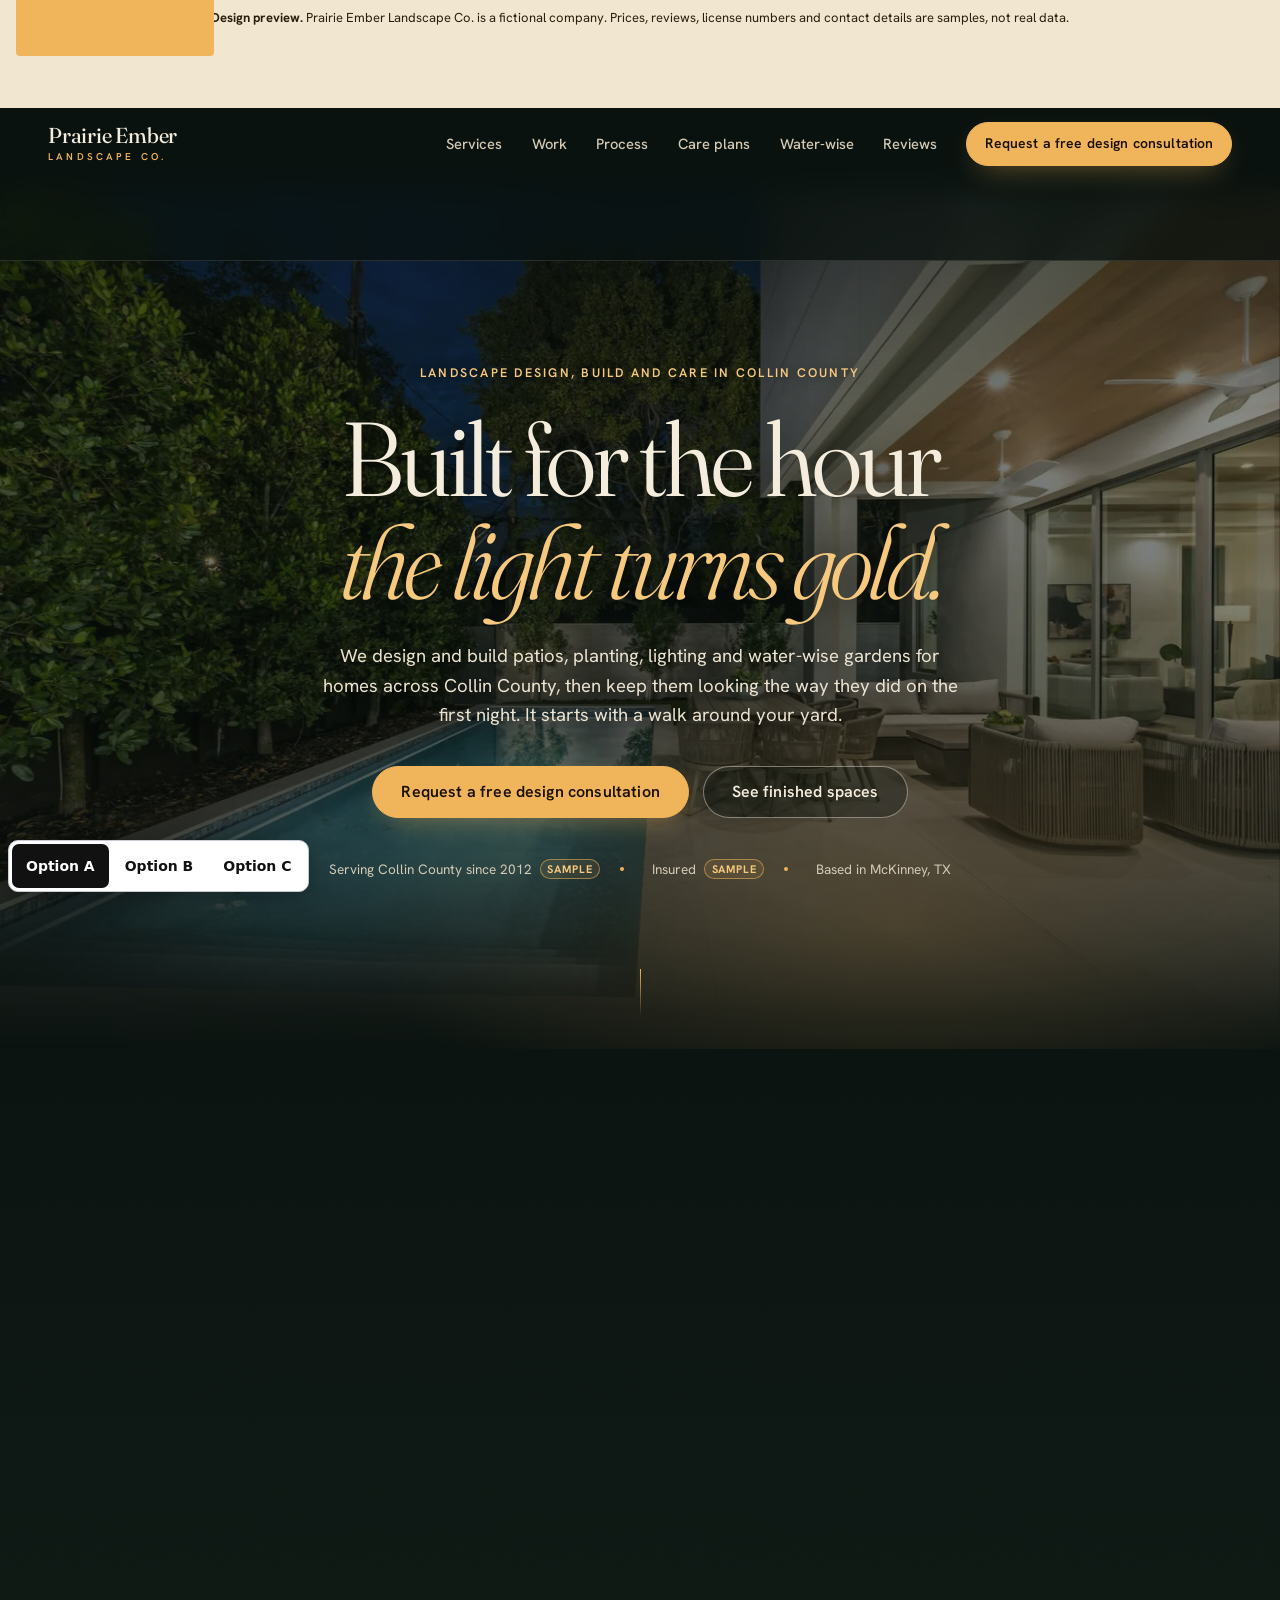
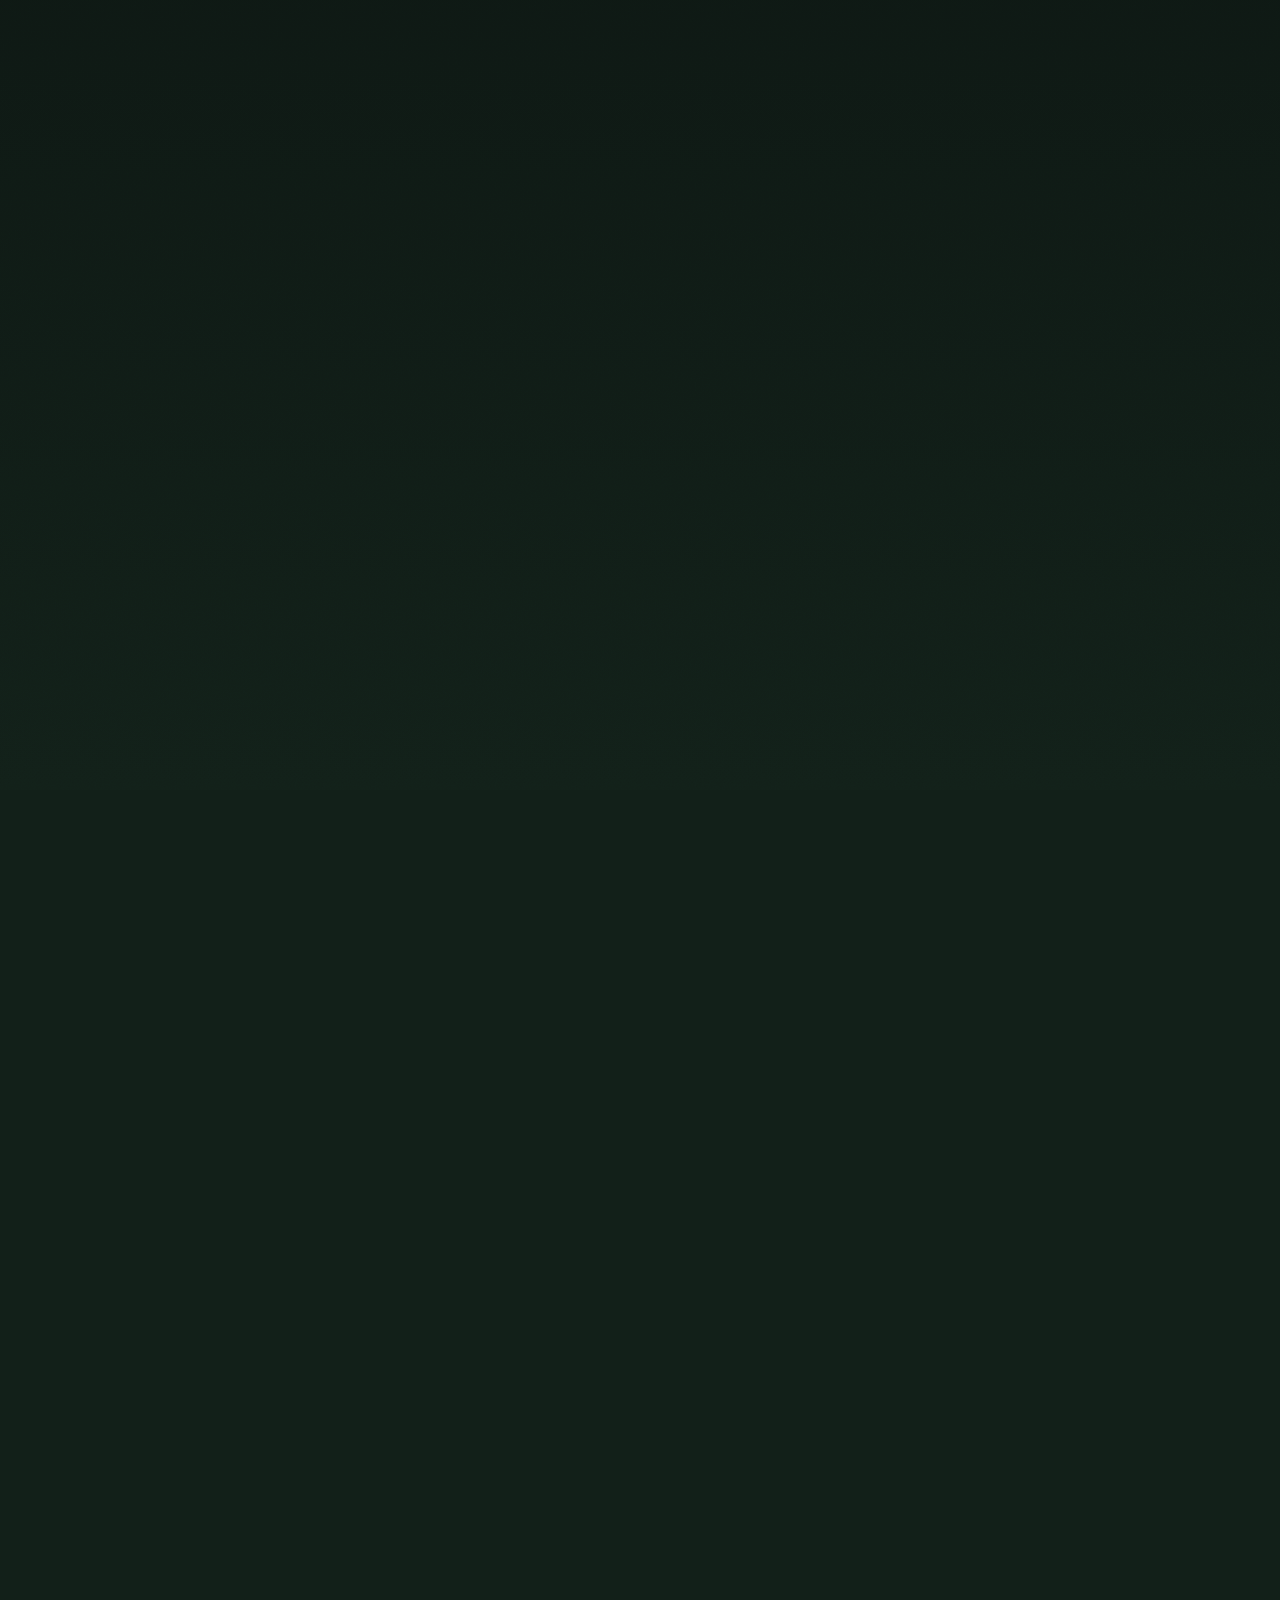
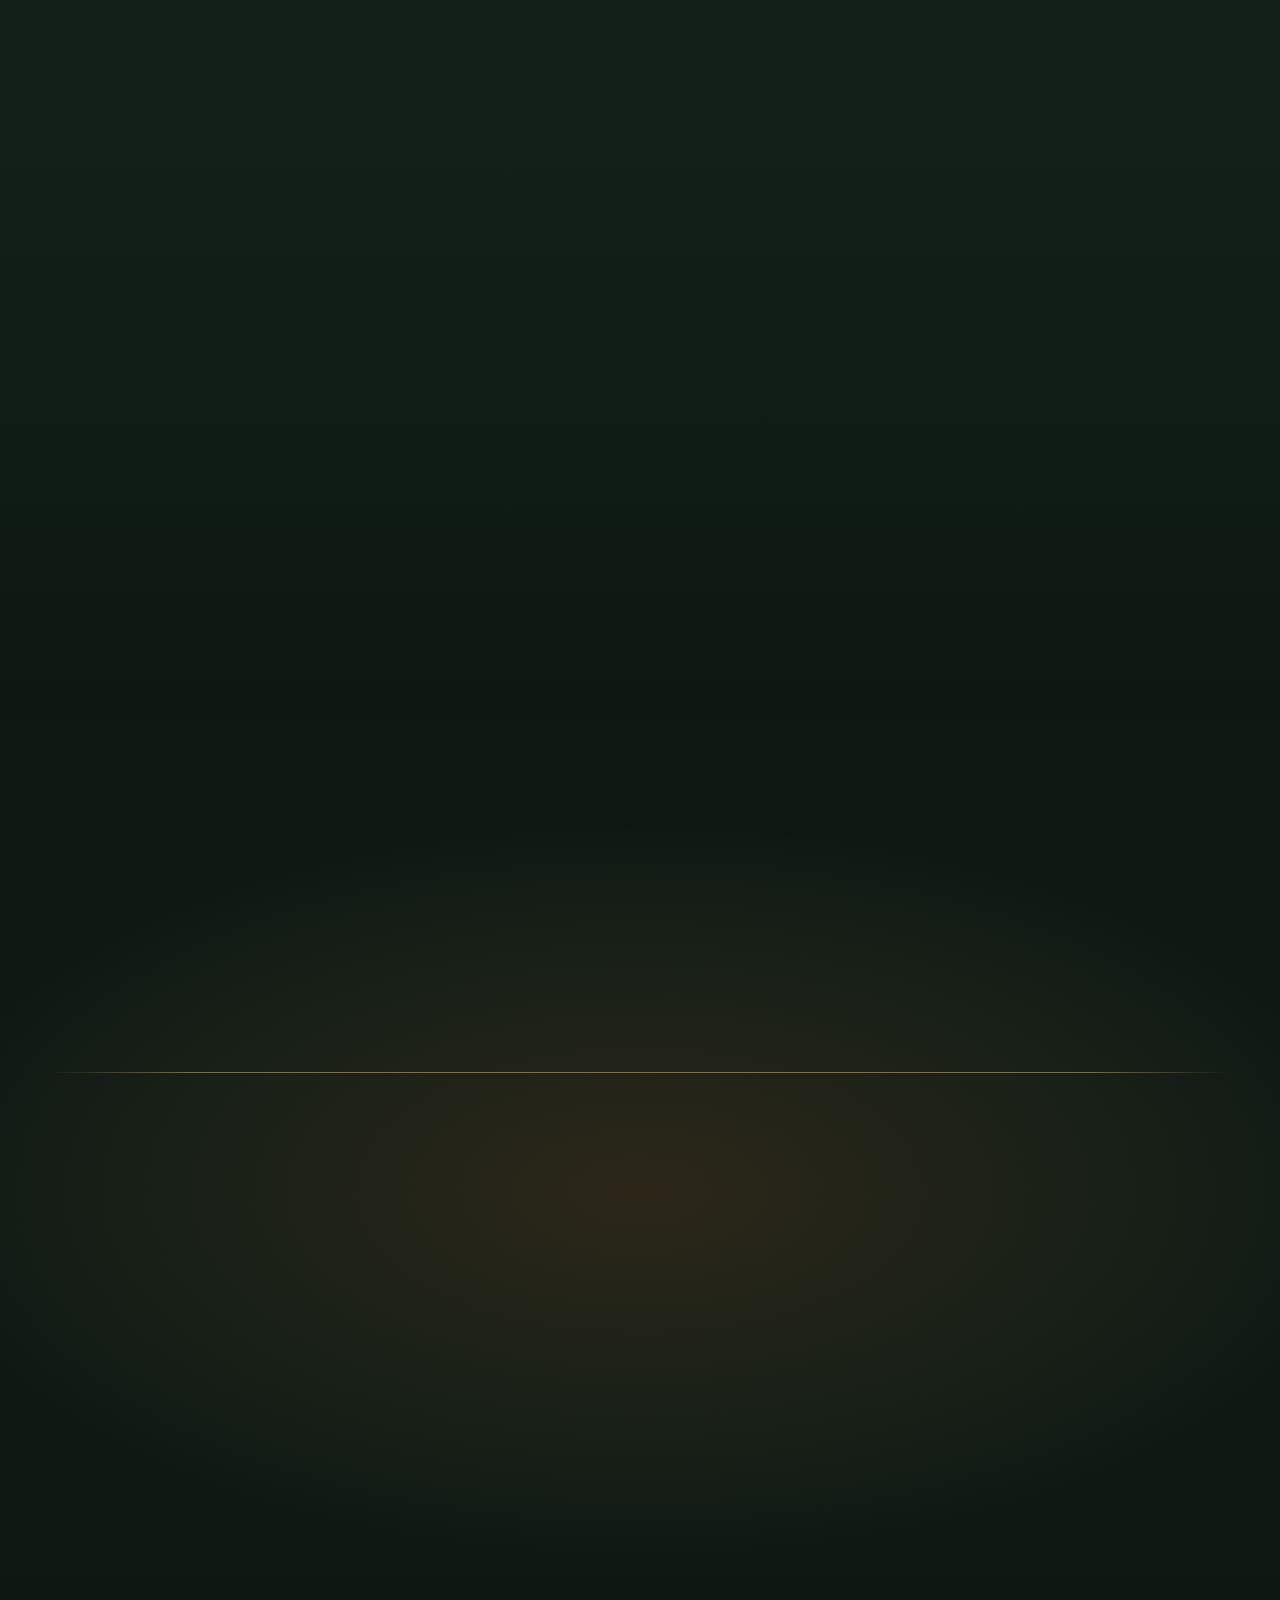
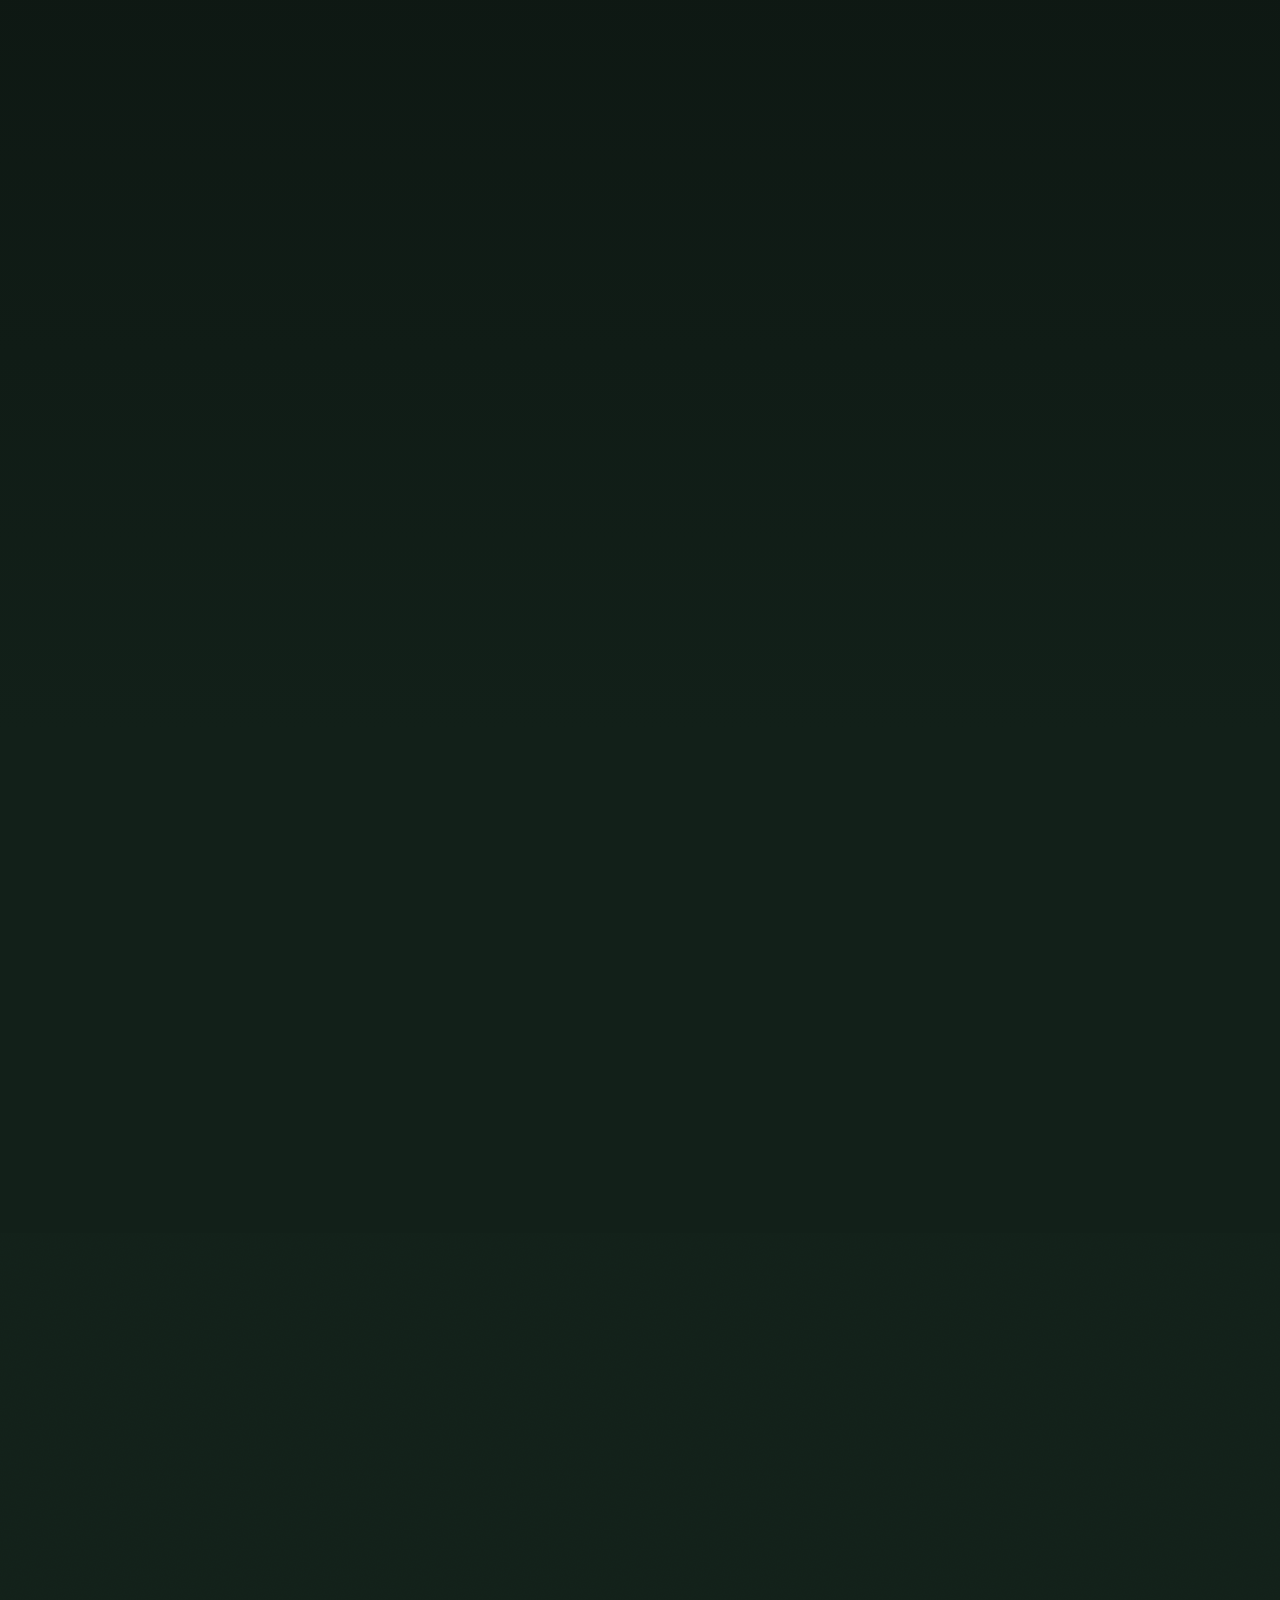
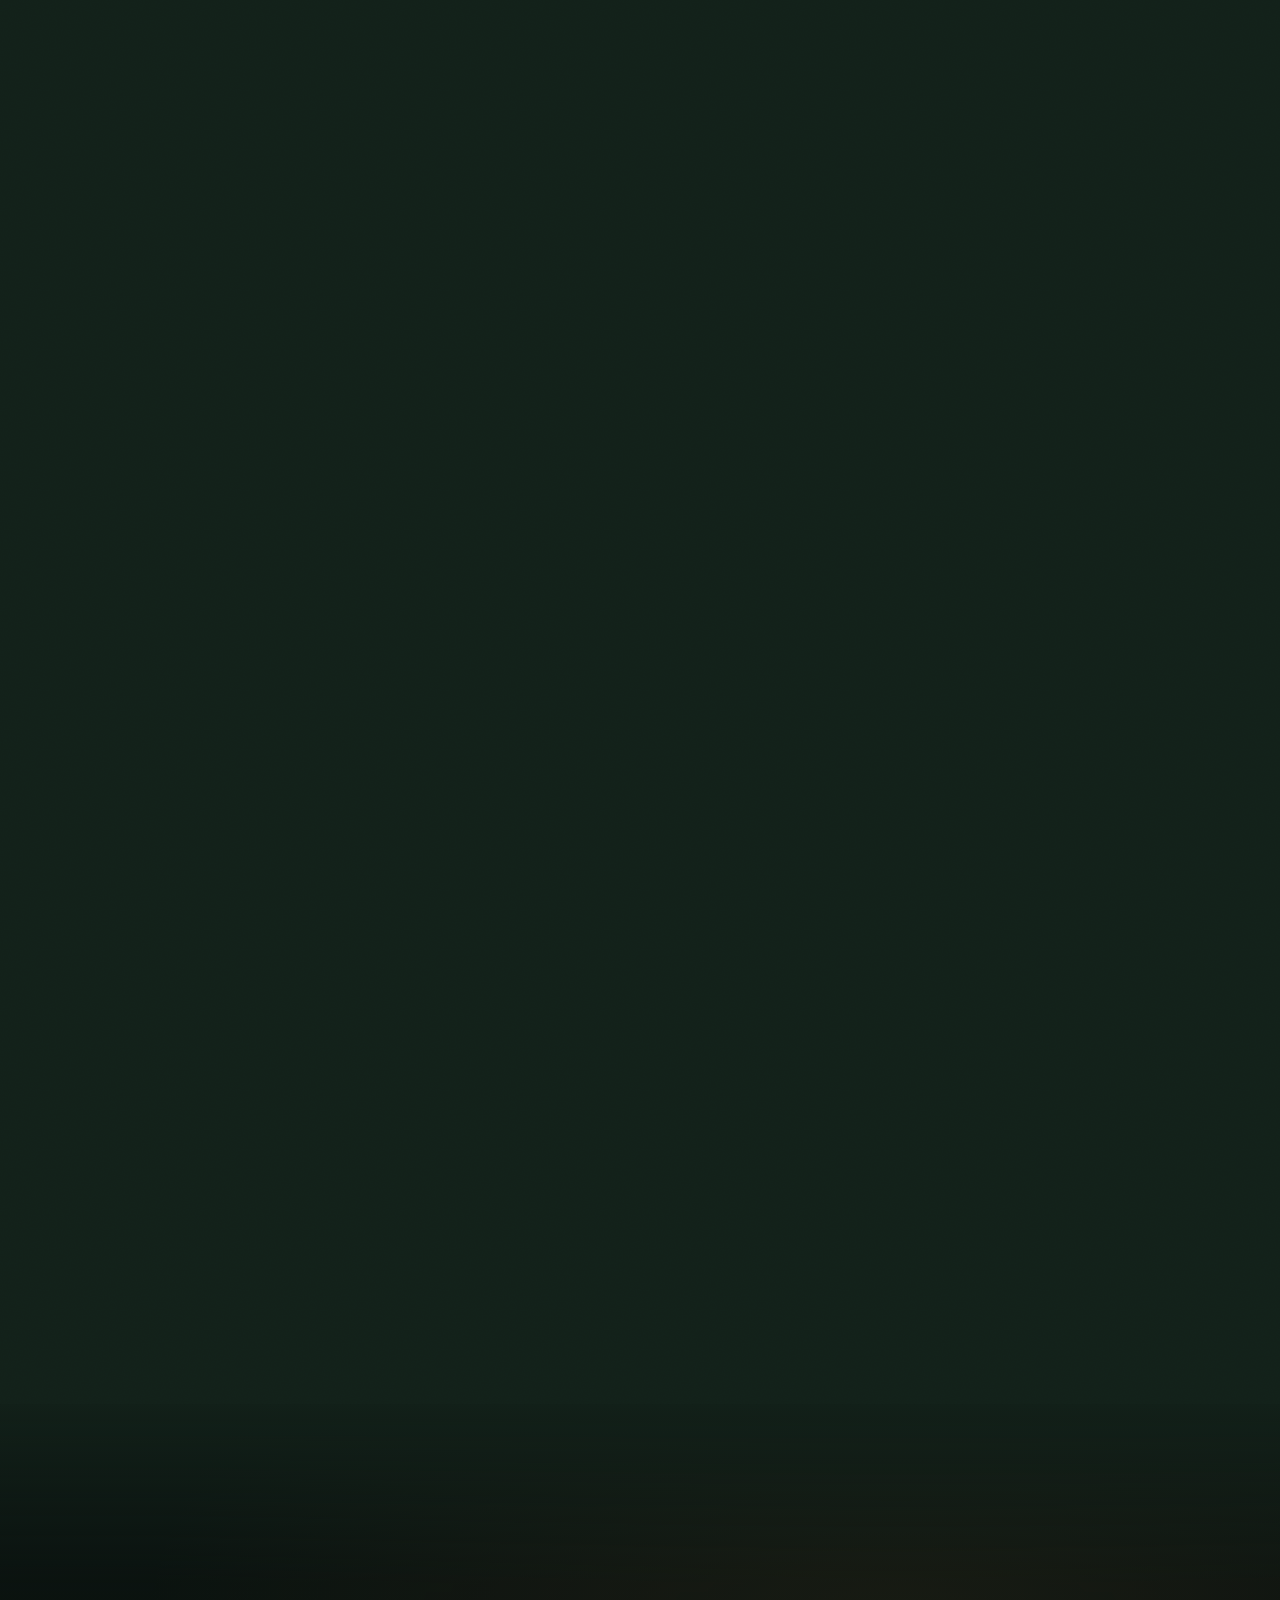
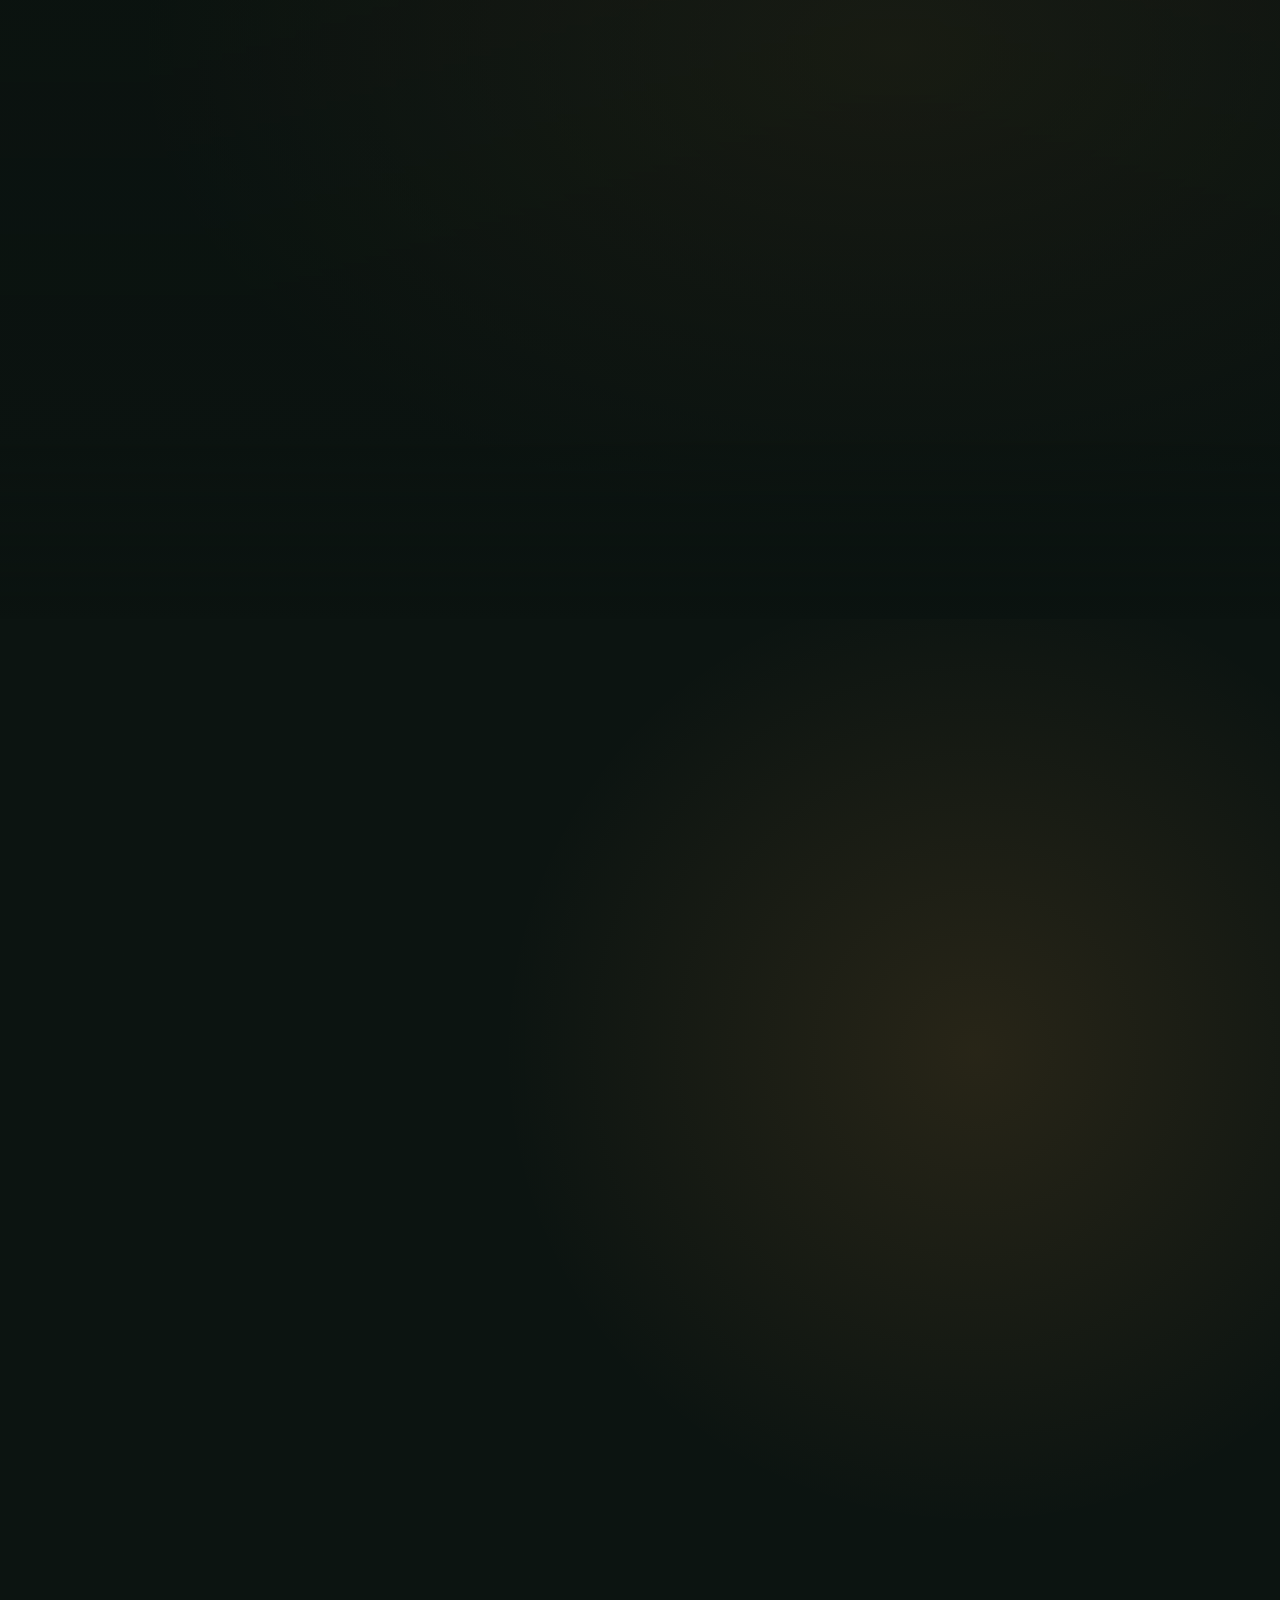
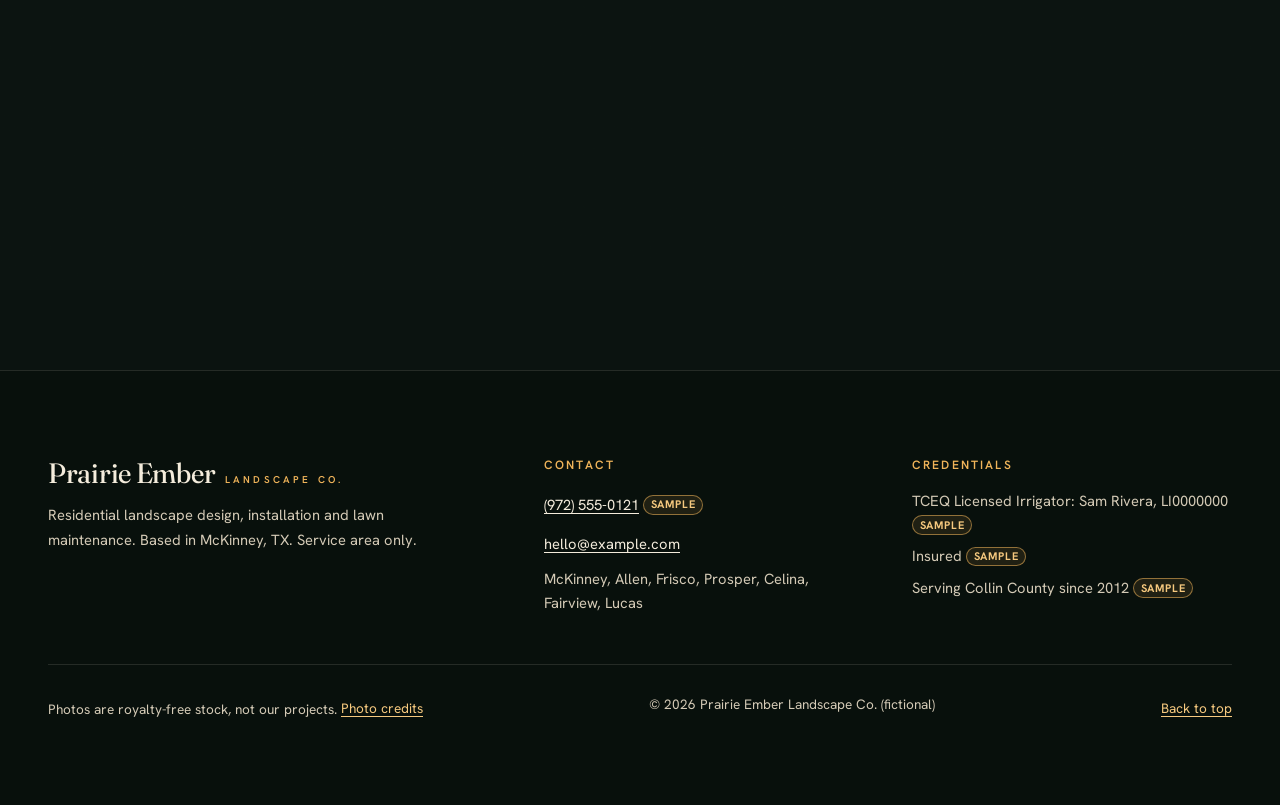
==== index.html @ 7ba97cf7 "Add three homepage design options, option switcher, credits and root redirect - Add Option A (golden" ====
<!doctype html>
<html lang="en">
<head>
<meta charset="utf-8">
<meta name="viewport" content="width=device-width, initial-scale=1">
<meta name="robots" content="noindex, nofollow">
<meta http-equiv="refresh" content="0; url=option-a/">
<title>Prairie Ember Landscape Co. | Design preview</title>
<style>
  body { margin: 0; min-height: 100svh; display: grid; place-items: center; font: 17px/1.5 system-ui, -apple-system, "Segoe UI", sans-serif; color: #1d2320; background: #f7f6f2; padding: 1.5rem; text-align: center; }
  a { color: #2f5d3a; font-weight: 600; display: inline-flex; align-items: center; min-height: 44px; text-underline-offset: 2px; }
  a:focus-visible { outline: 3px solid #1a73e8; outline-offset: 2px; }
</style>
</head>
<body>
<main>
  <h1 style="font-size:1.4rem;margin:0 0 .5rem">Prairie Ember Landscape Co. design preview</h1>
  <p style="margin:0 0 .5rem">A fictional company, shown in three design options.</p>
  <p style="margin:0"><a href="option-a/">Open the design preview (Option A)</a></p>
</main>
</body>
</html>
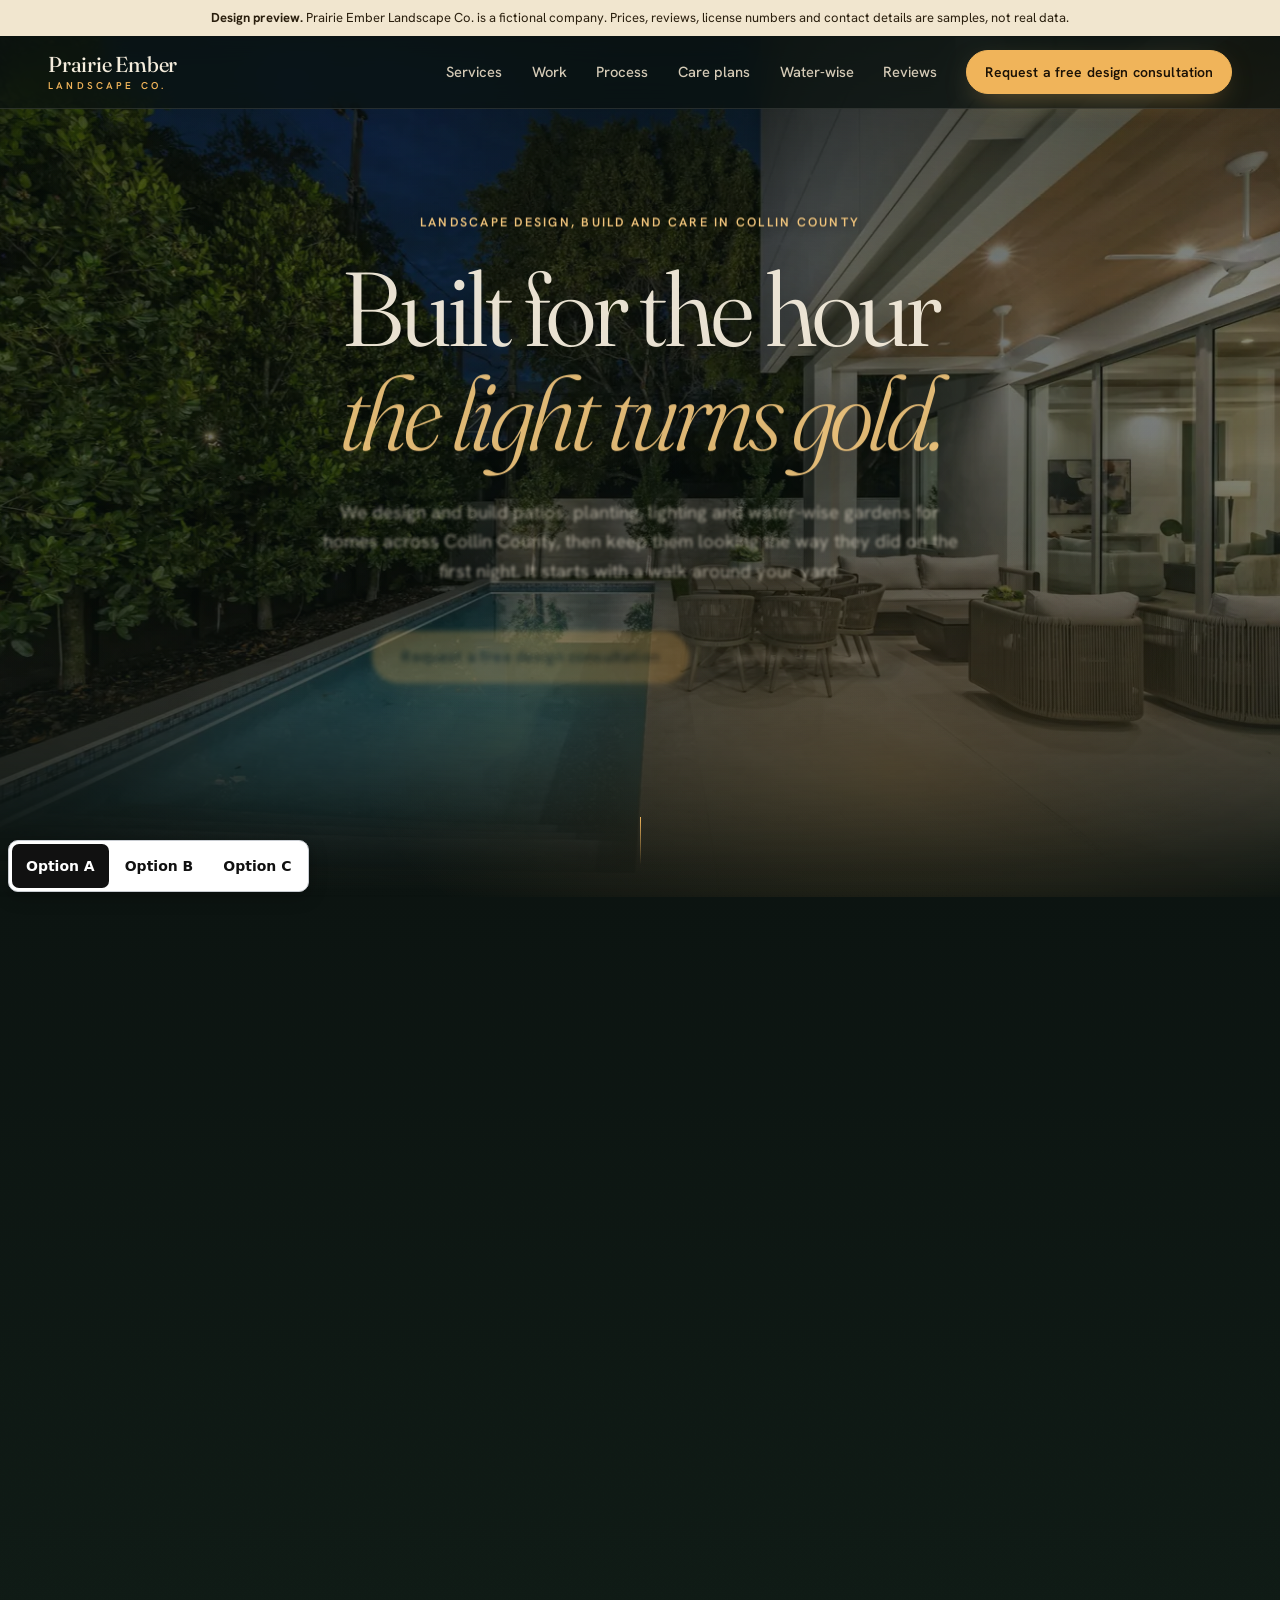
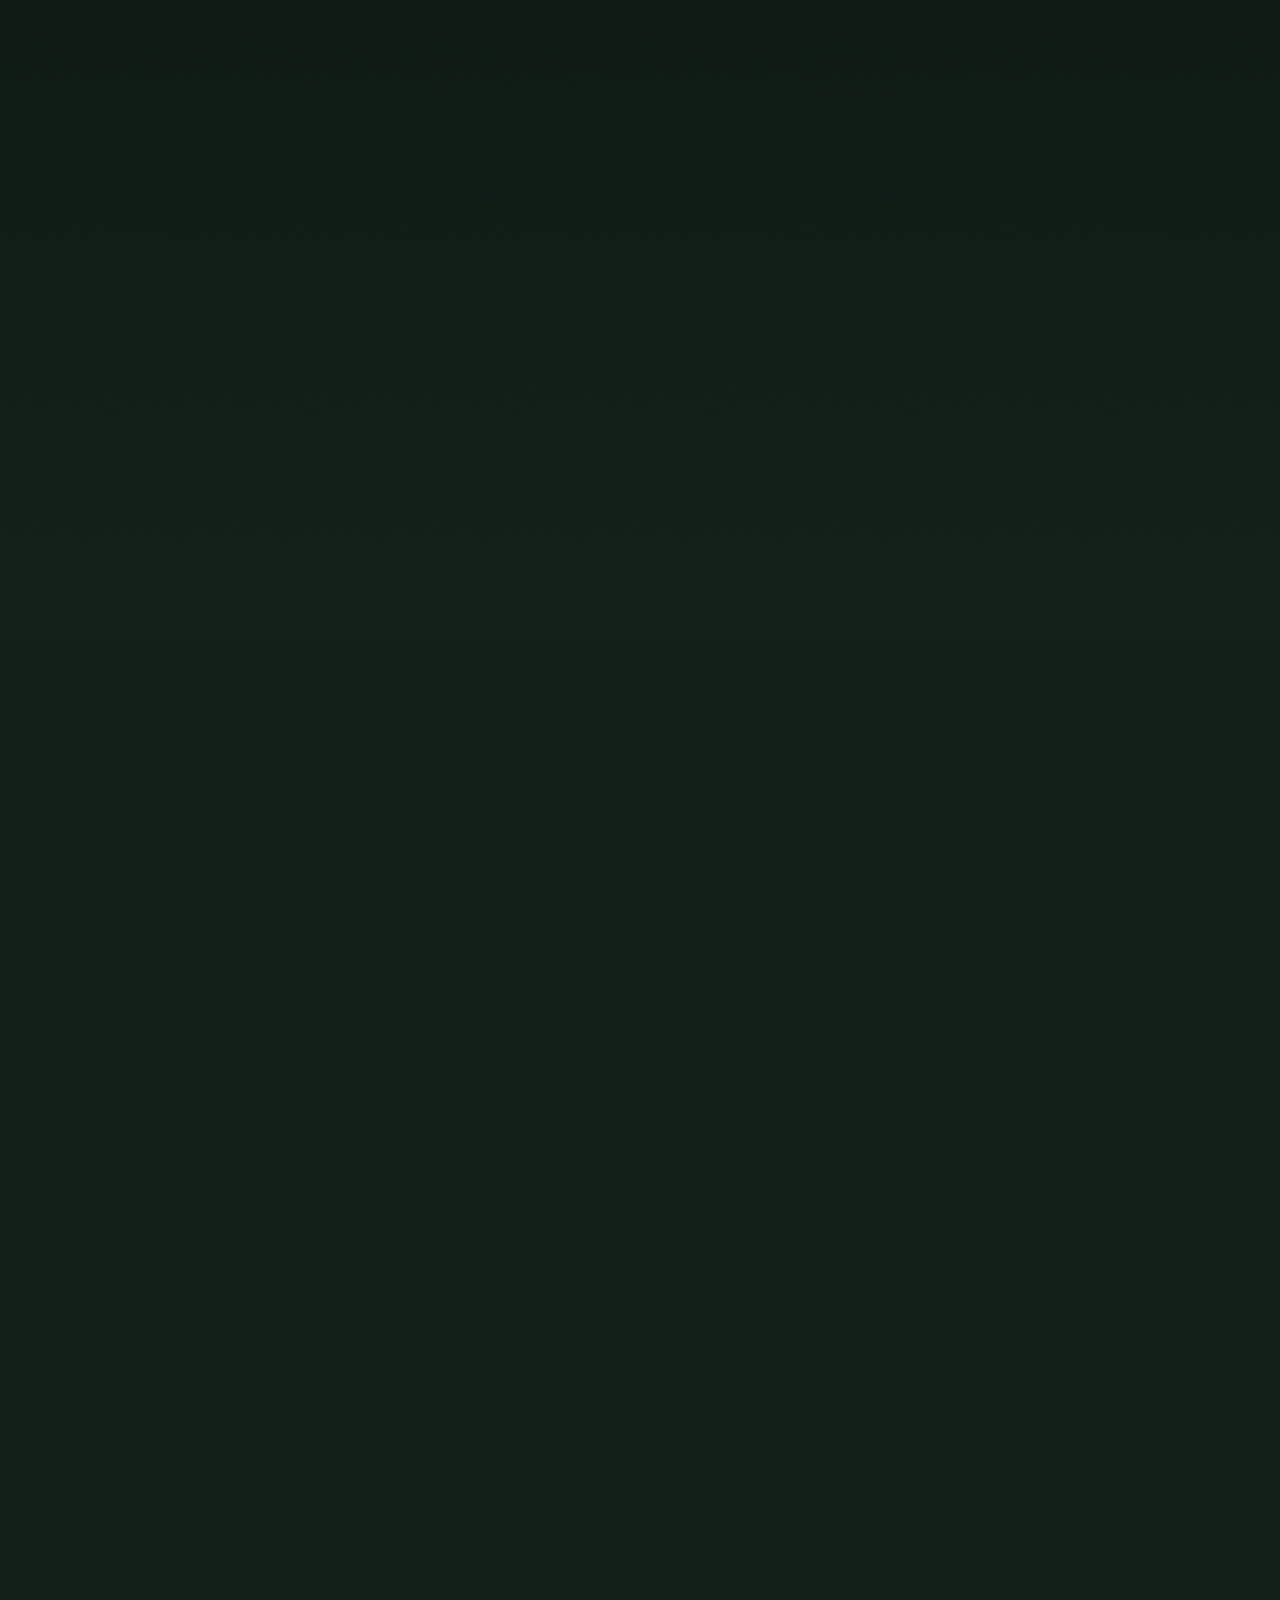
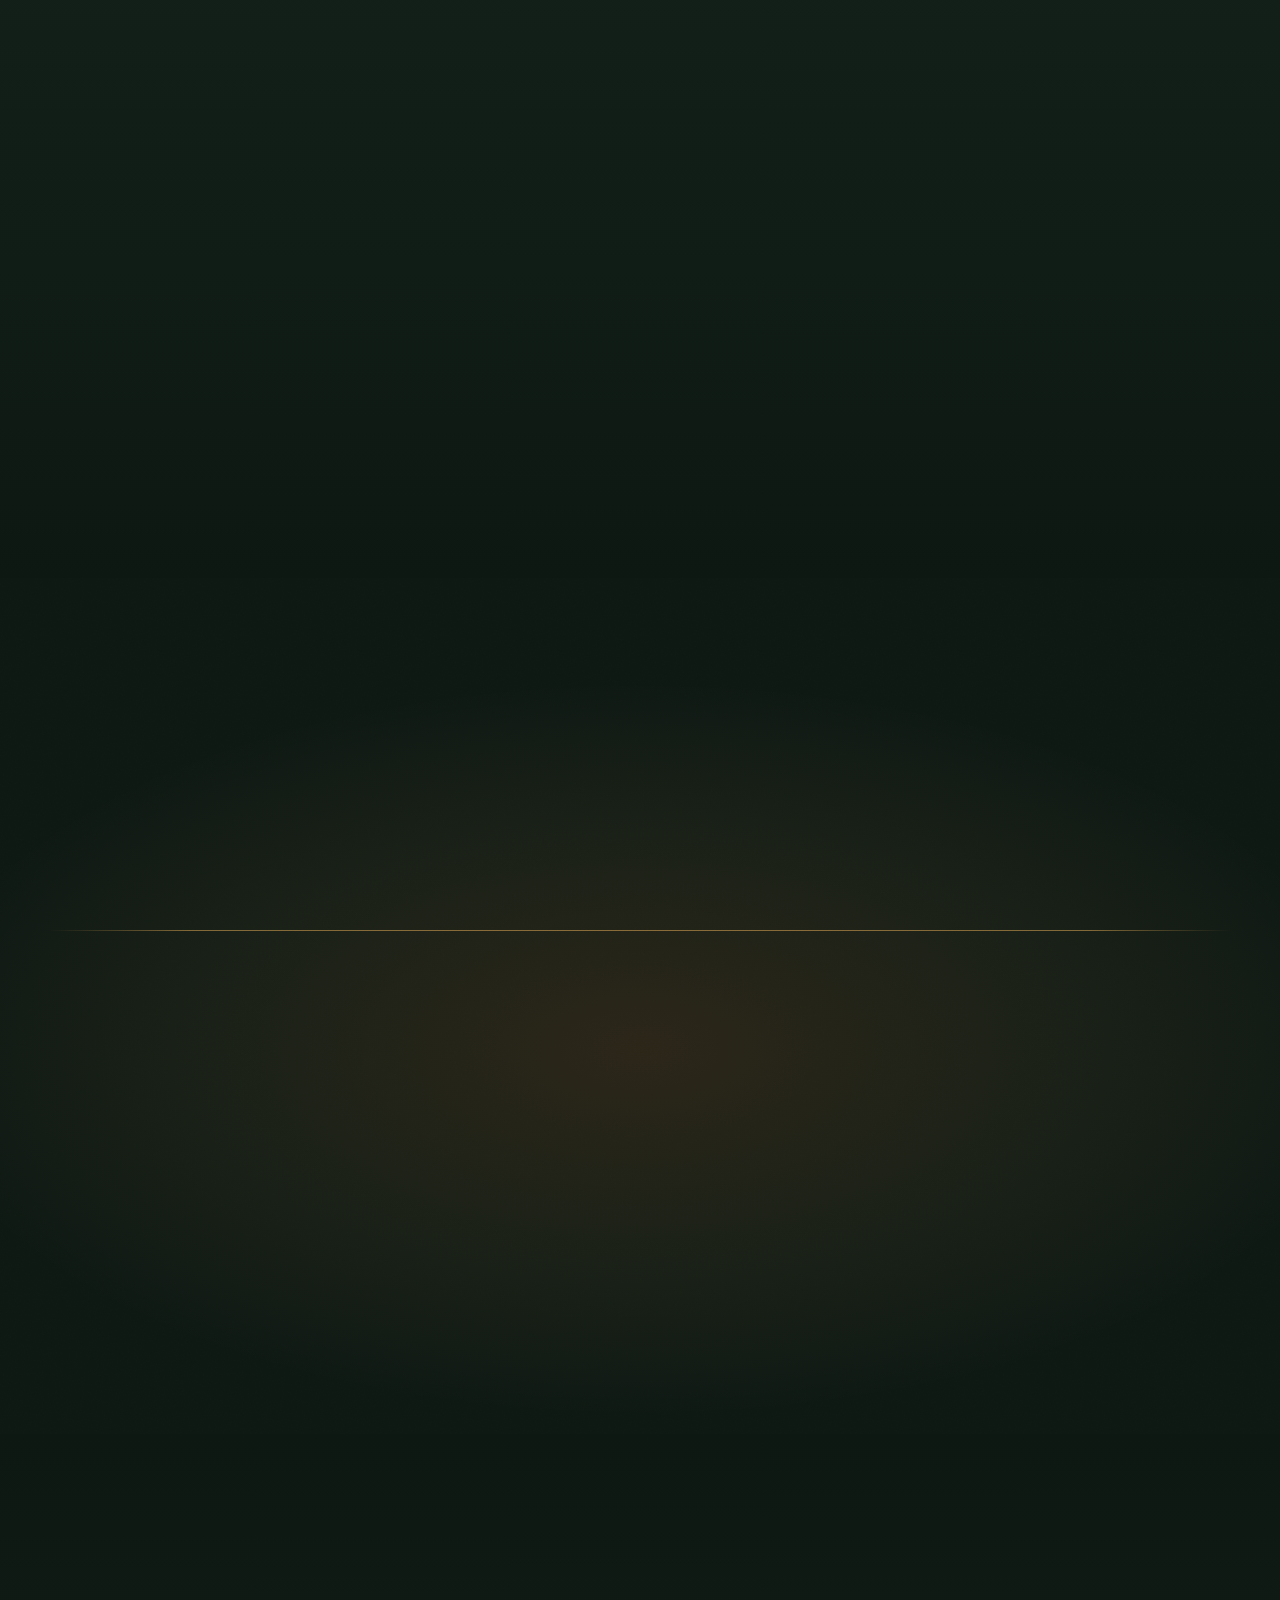
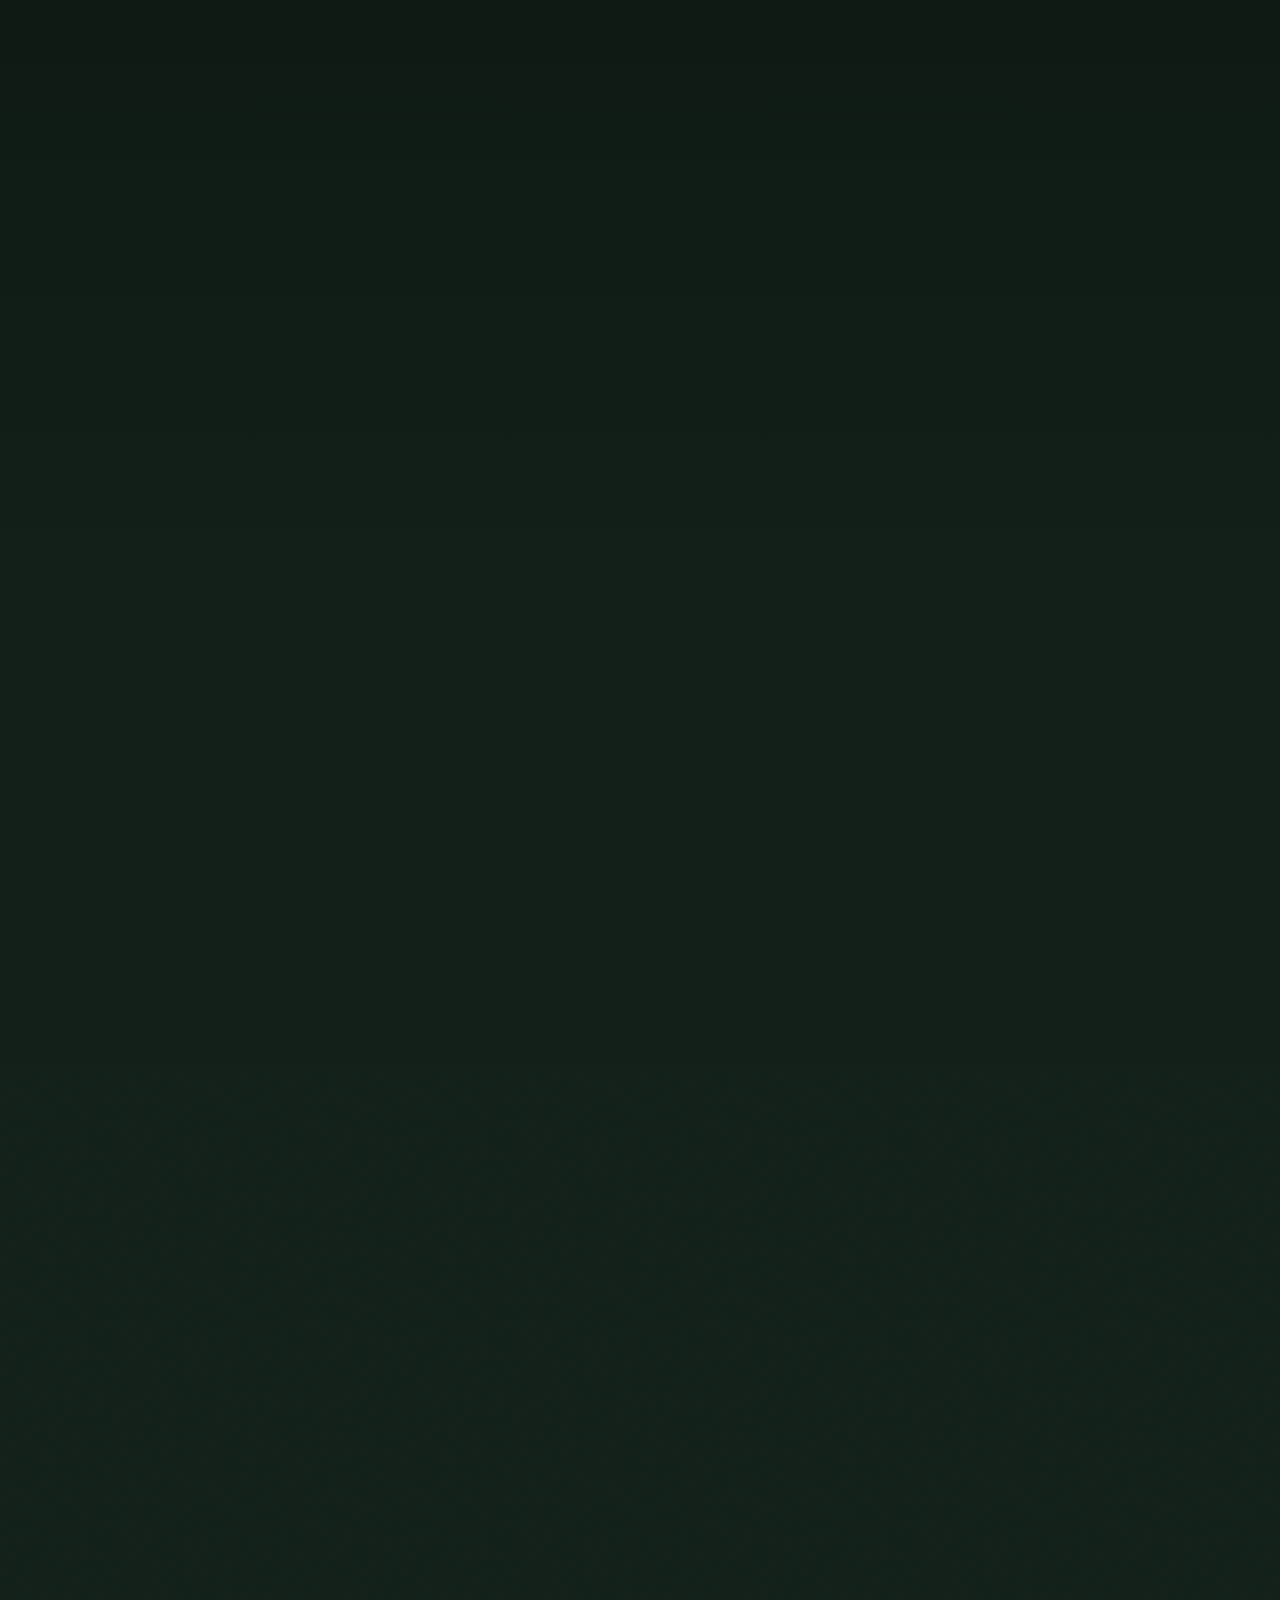
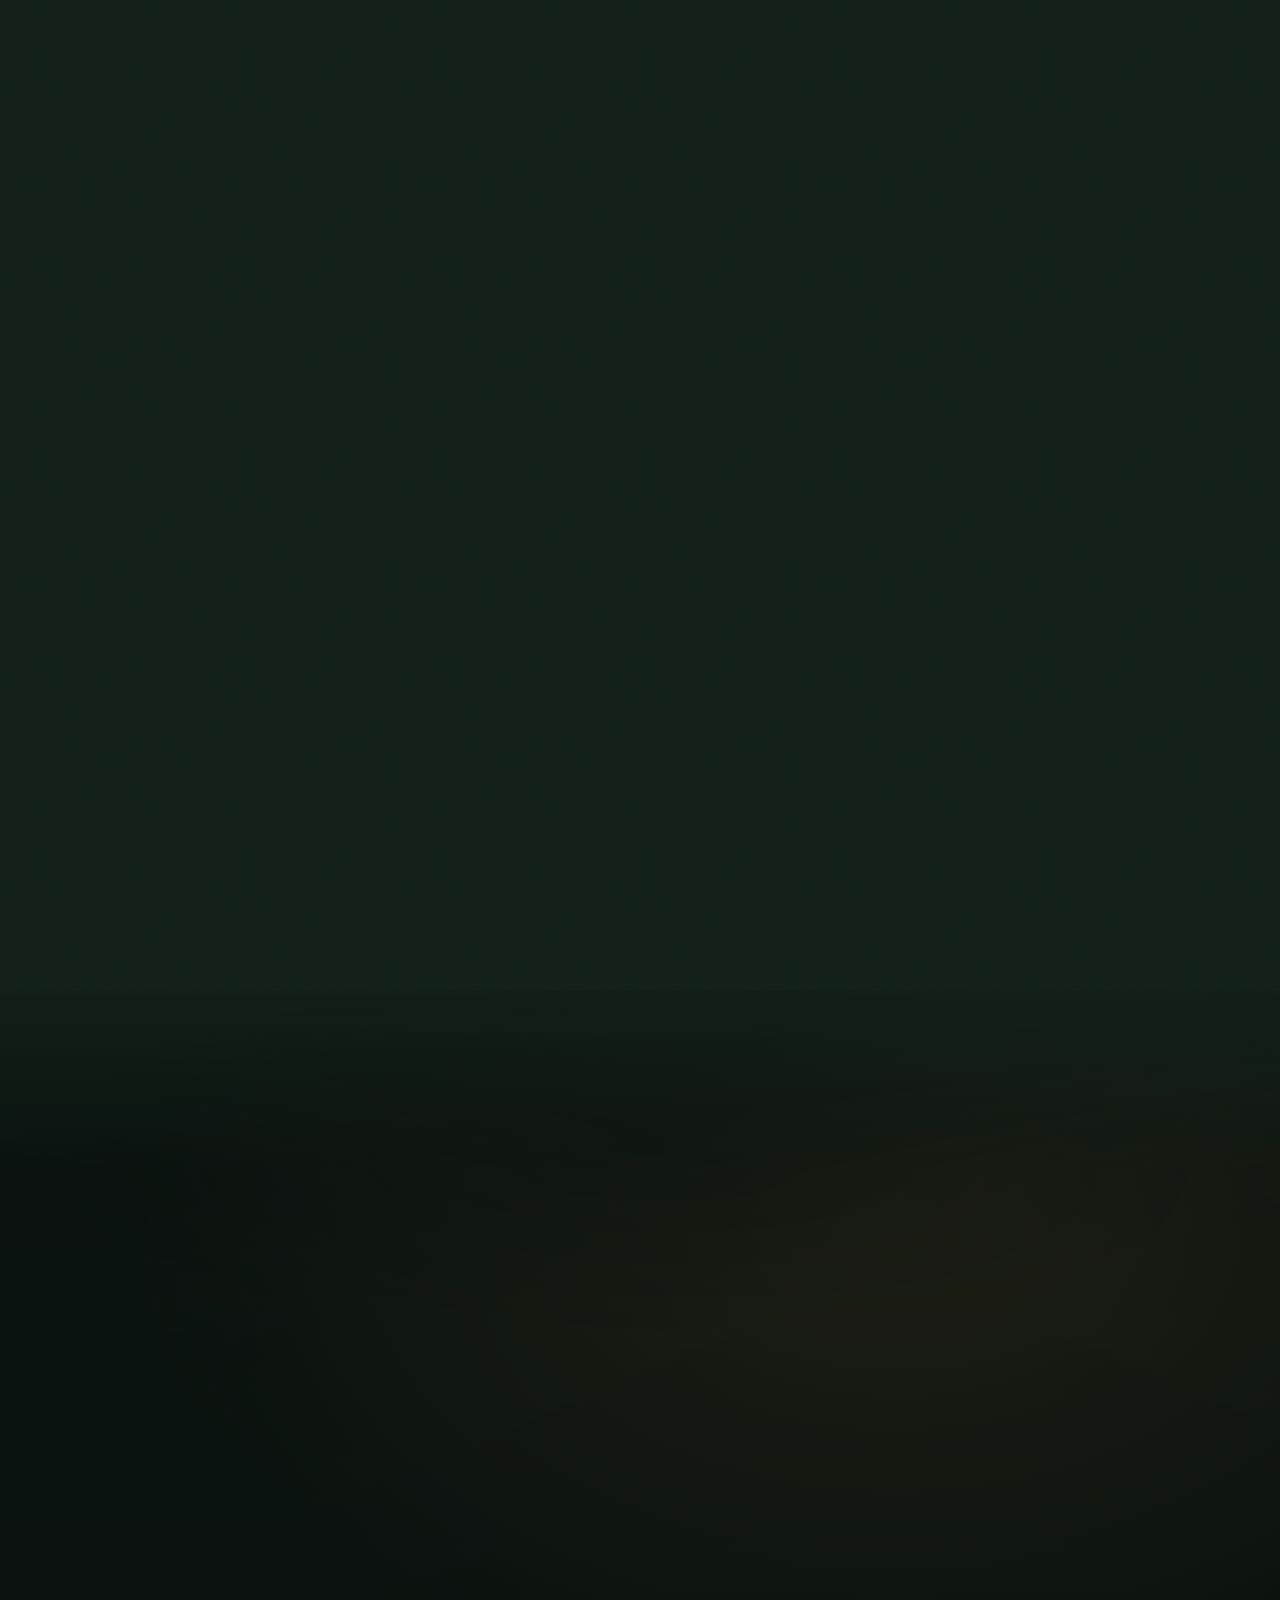
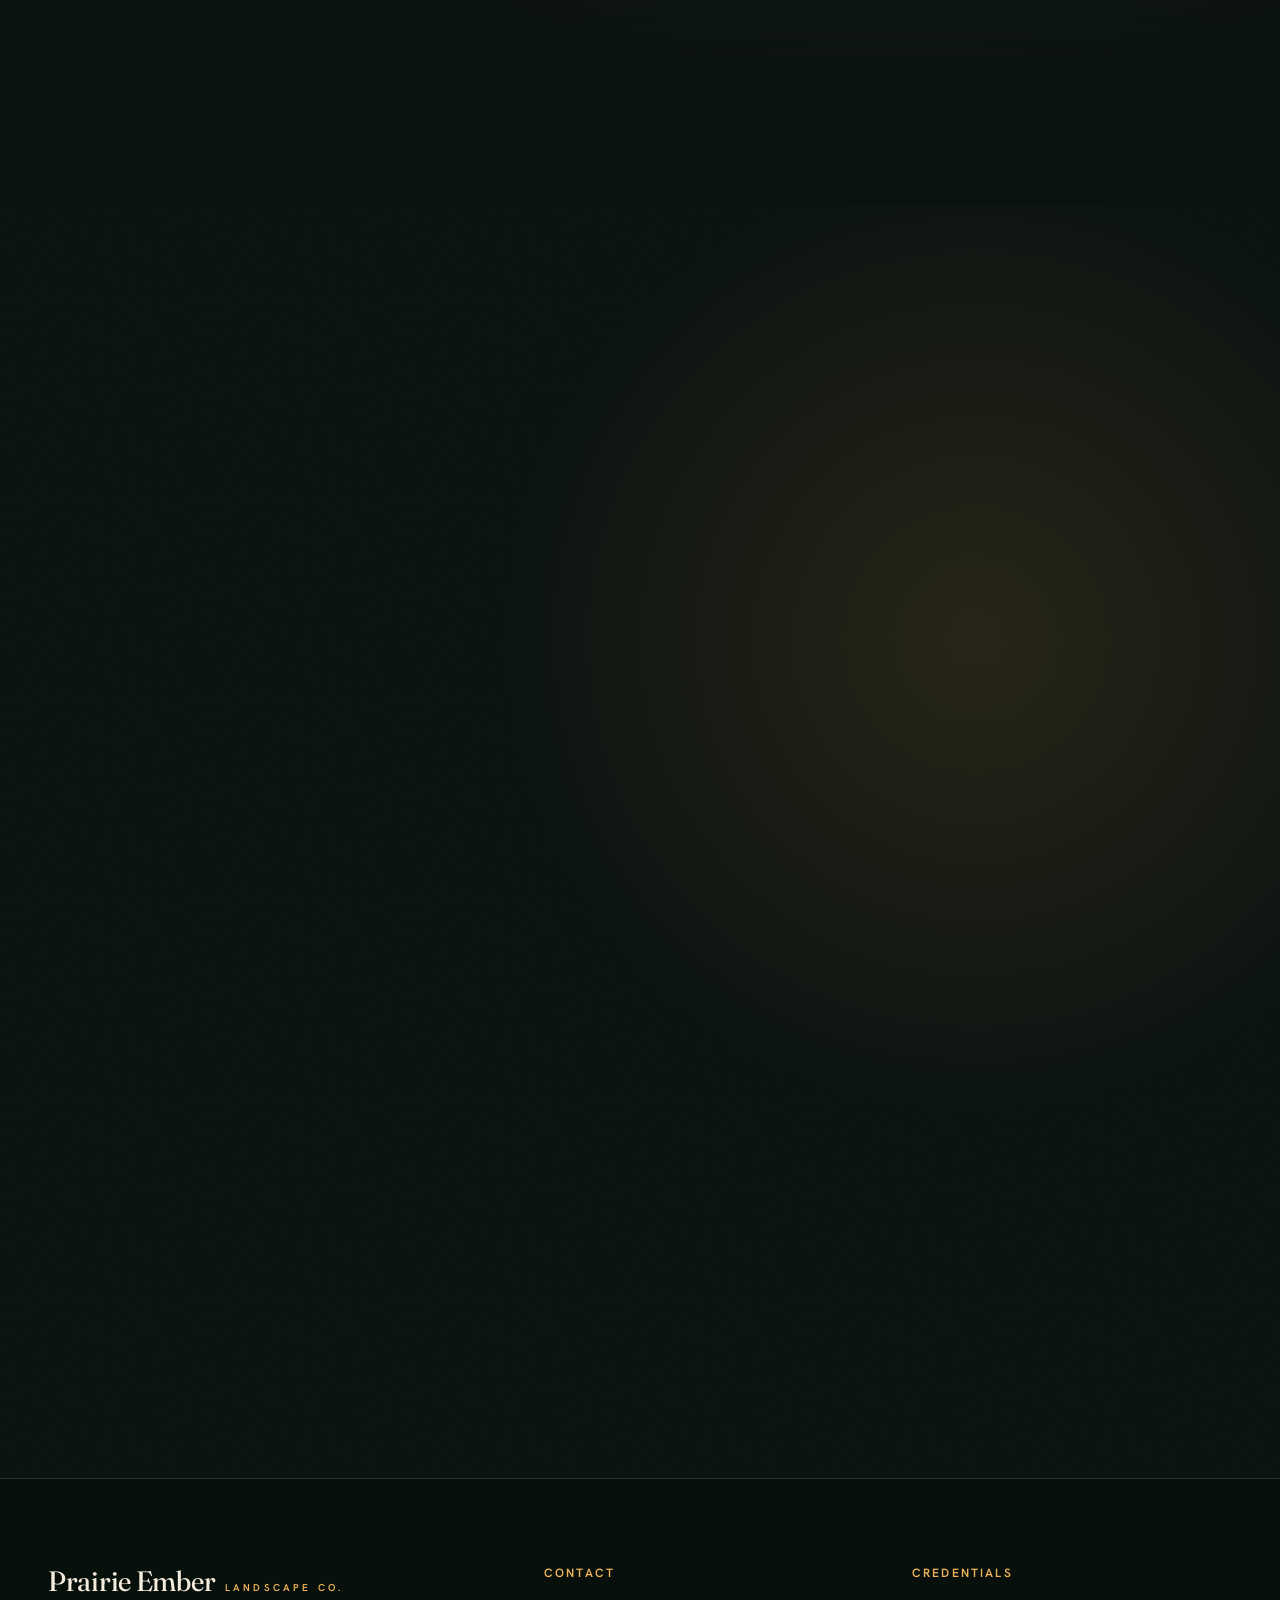
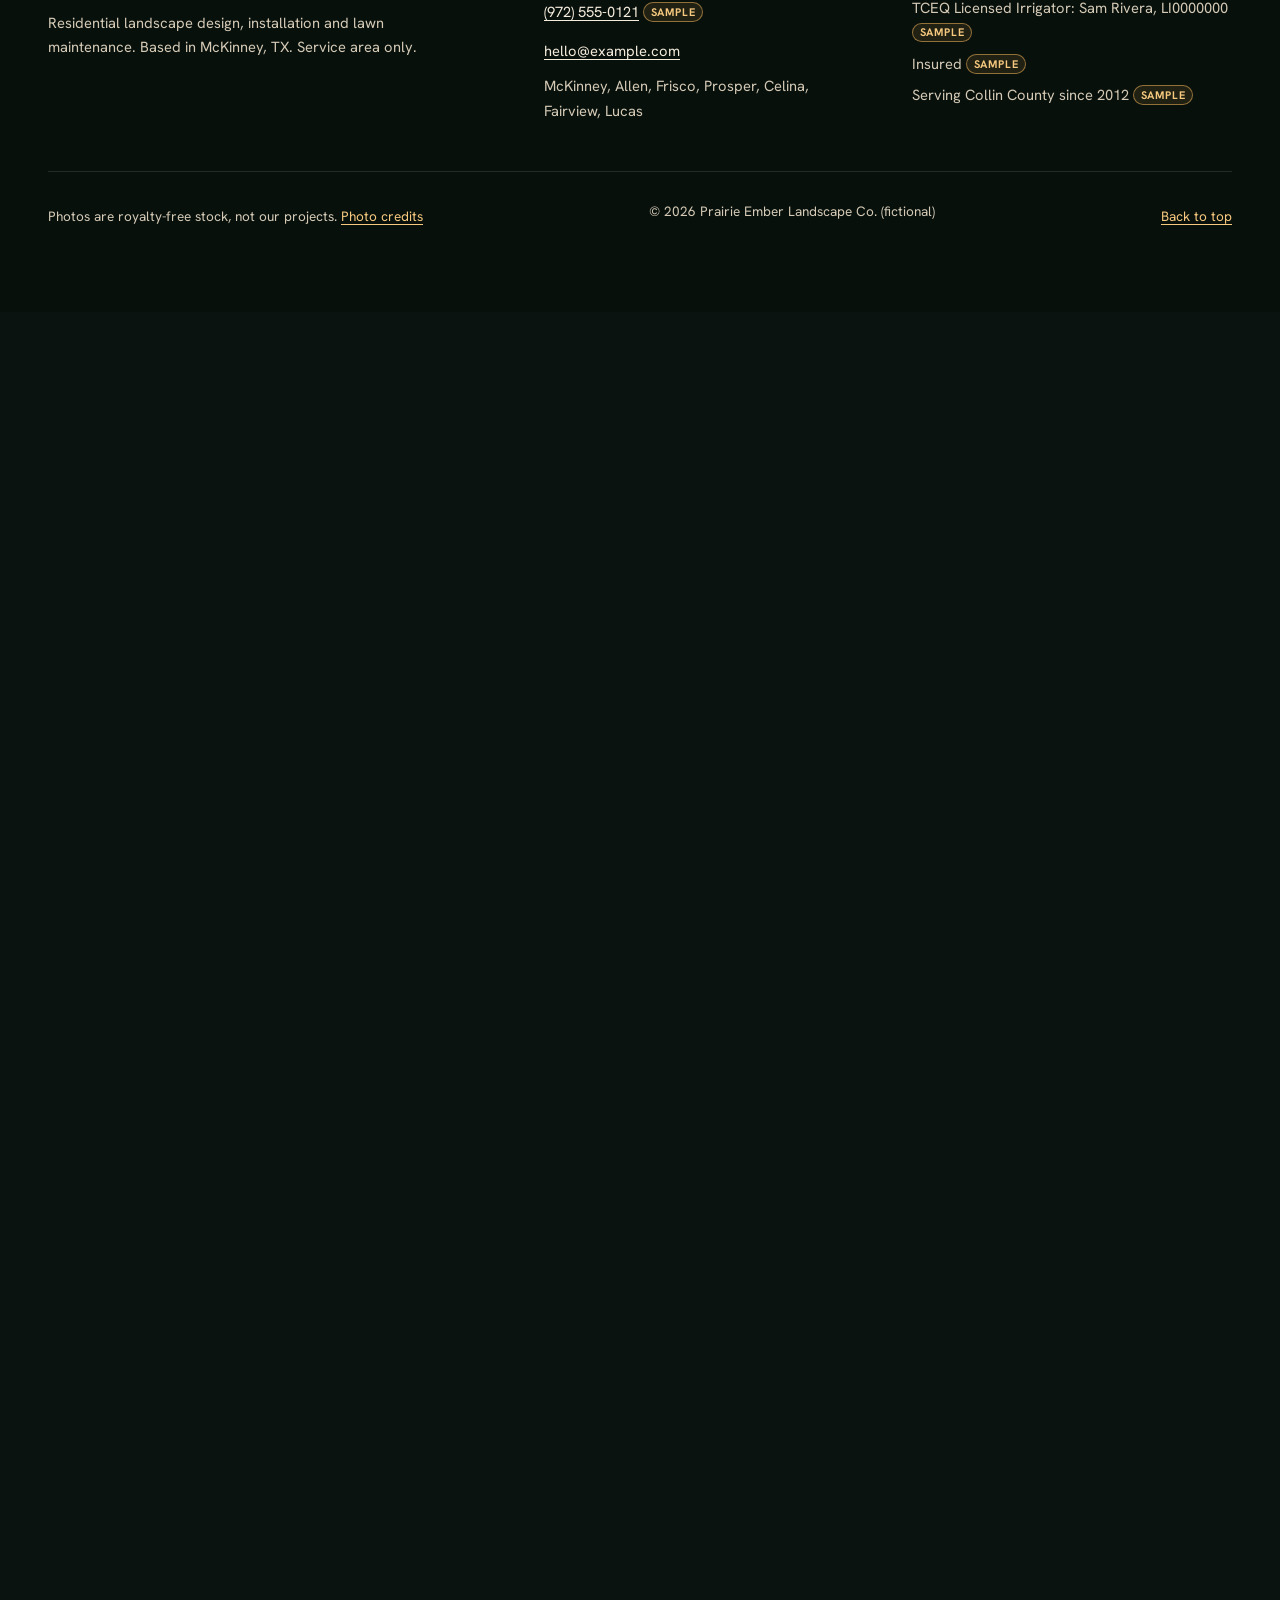
==== commit f32a07d4: "Apply design review round 1 fixes across the three options, credits and root page - Option A: warm p" ====
--- a/index.html
+++ b/index.html
@@ -7,16 +7,25 @@
 <meta http-equiv="refresh" content="0; url=option-a/">
 <title>Prairie Ember Landscape Co. | Design preview</title>
 <style>
-  body { margin: 0; min-height: 100svh; display: grid; place-items: center; font: 17px/1.5 system-ui, -apple-system, "Segoe UI", sans-serif; color: #1d2320; background: #f7f6f2; padding: 1.5rem; text-align: center; }
+  * { box-sizing: border-box; }
+  html { font-size: clamp(100%, .5rem + .4vw, 125%); }
+  body { margin: 0; min-height: 100svh; display: grid; place-items: center; font: 1.06rem/1.5 system-ui, -apple-system, "Segoe UI", sans-serif; color: #1d2320; background: #f7f6f2; padding: 1.5rem; text-align: center; }
+  h1 { font-size: 1.4rem; margin: 0 0 .5rem; }
+  p { margin: 0 0 .5rem; }
+  ul { list-style: none; margin: .75rem 0 0; padding: 0; display: flex; flex-wrap: wrap; justify-content: center; gap: .25rem 1.25rem; }
   a { color: #2f5d3a; font-weight: 600; display: inline-flex; align-items: center; min-height: 44px; text-underline-offset: 2px; }
   a:focus-visible { outline: 3px solid #1a73e8; outline-offset: 2px; }
 </style>
 </head>
 <body>
 <main>
-  <h1 style="font-size:1.4rem;margin:0 0 .5rem">Prairie Ember Landscape Co. design preview</h1>
-  <p style="margin:0 0 .5rem">A fictional company, shown in three design options.</p>
-  <p style="margin:0"><a href="option-a/">Open the design preview (Option A)</a></p>
+  <h1>Prairie Ember Landscape Co. design preview</h1>
+  <p>A fictional company, shown in three design options. Opening Option A&hellip;</p>
+  <ul>
+    <li><a href="option-a/">Option A: Golden hour</a></li>
+    <li><a href="option-b/">Option B: Garden journal</a></li>
+    <li><a href="option-c/">Option C: Native Texas</a></li>
+  </ul>
 </main>
 </body>
 </html>
